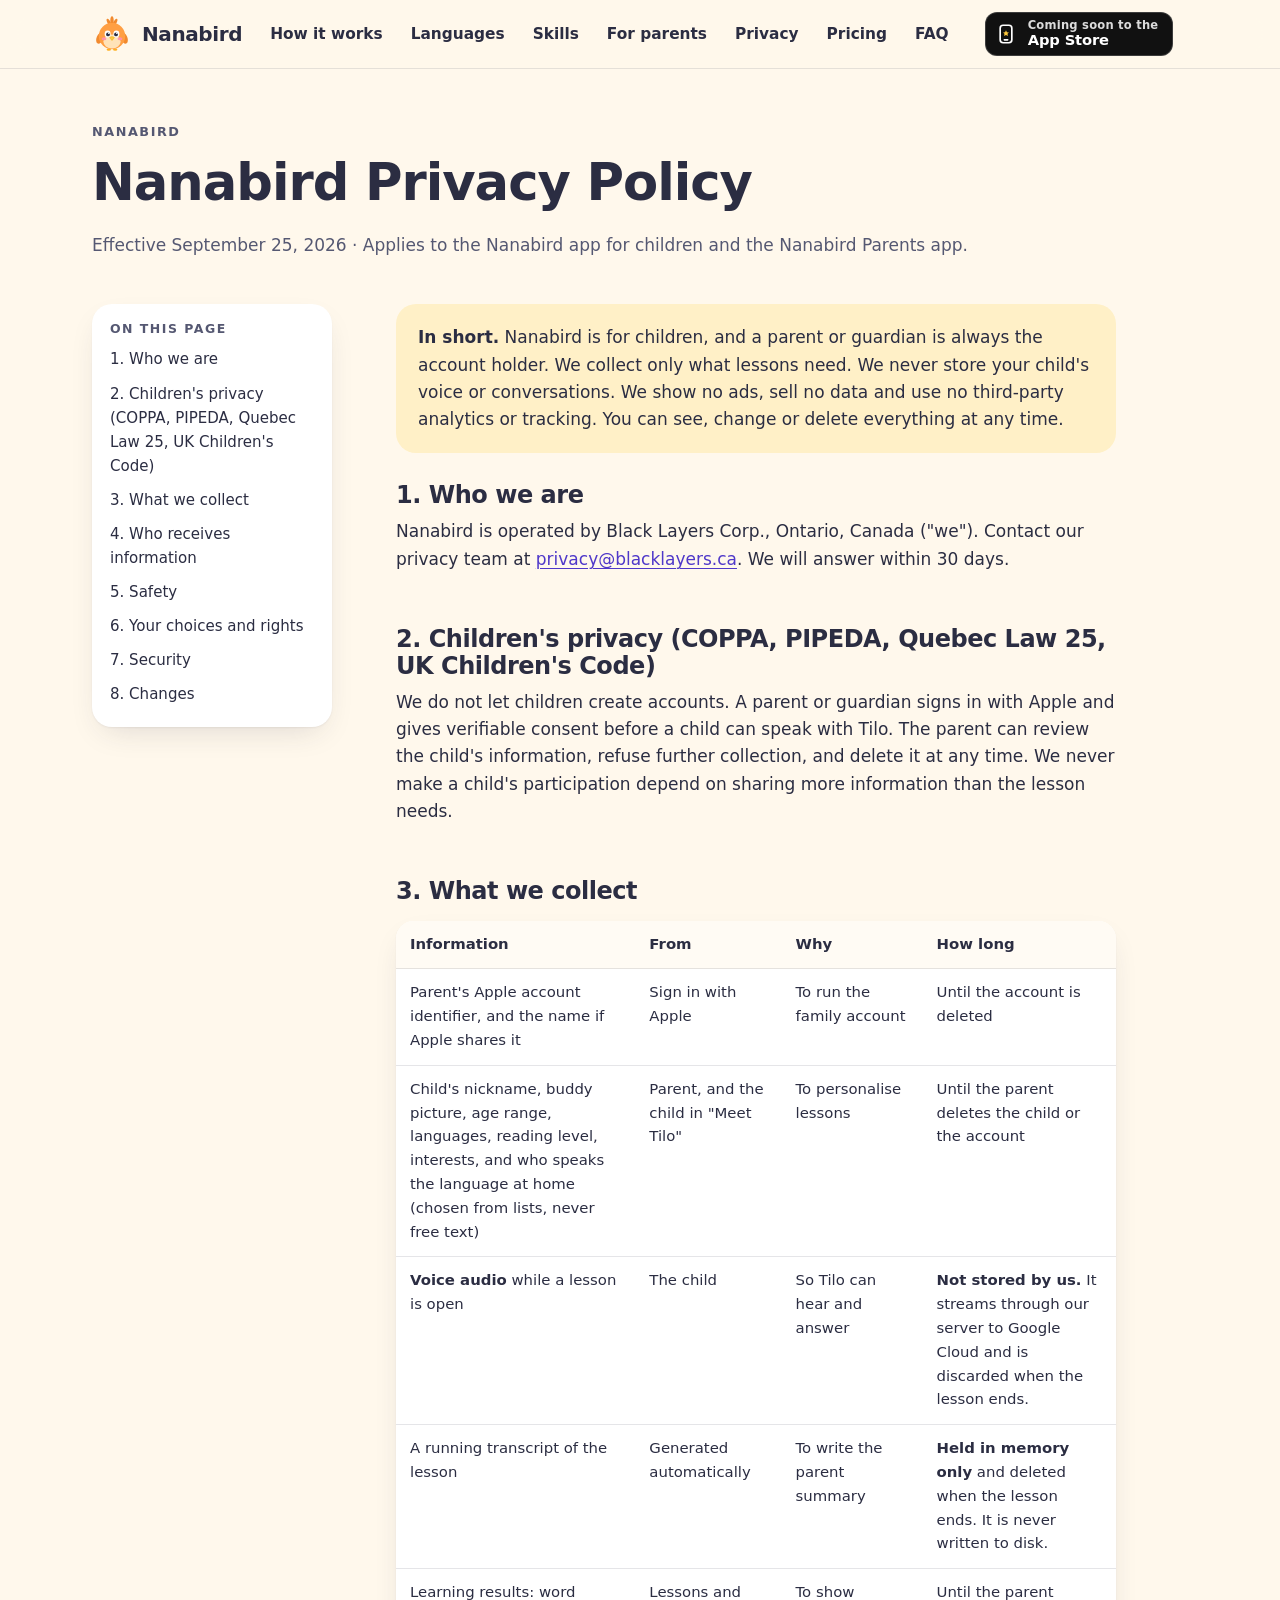
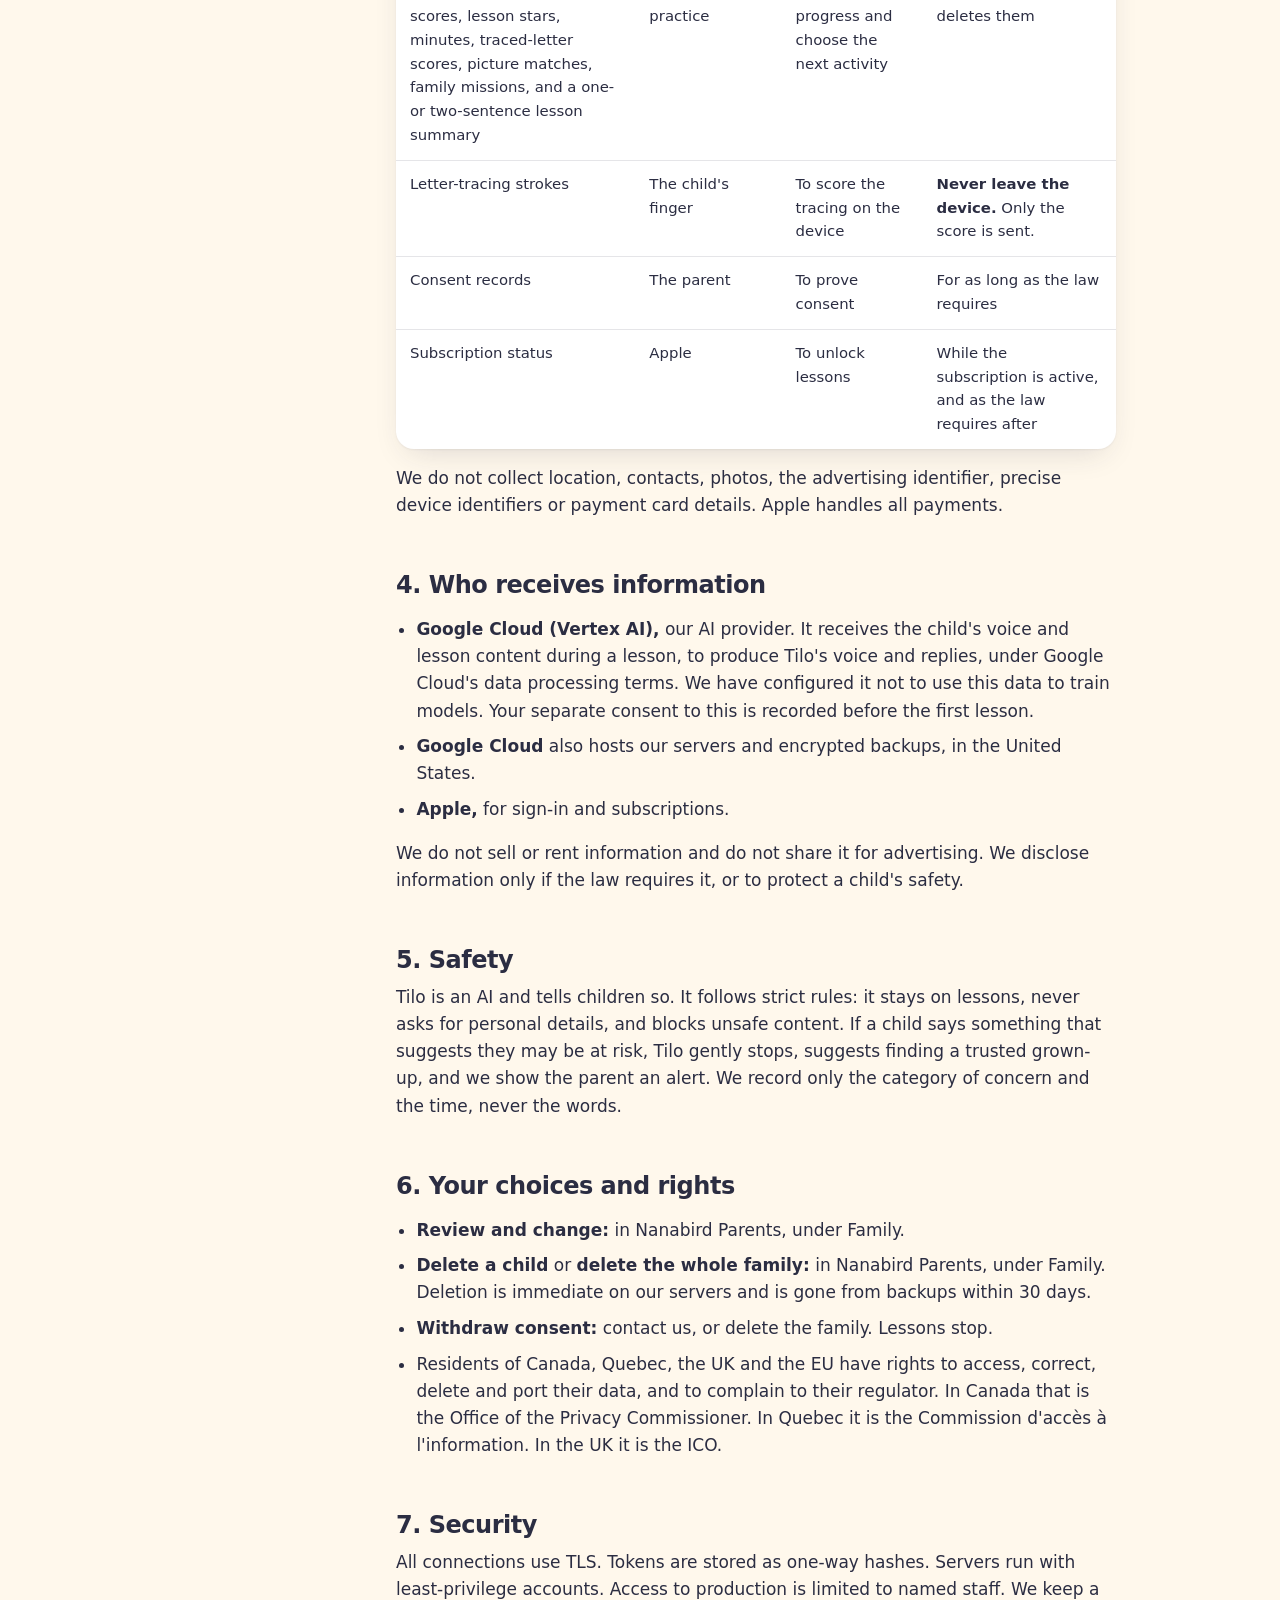
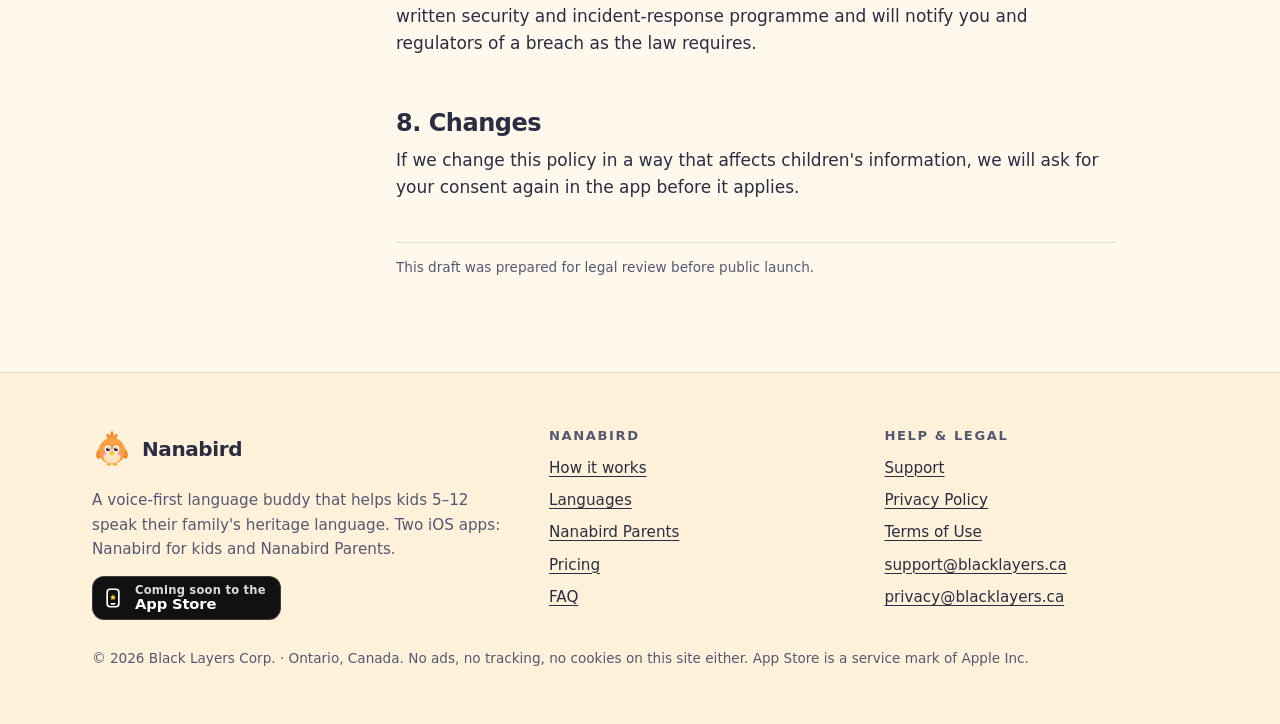
==== privacy.html @ 193d1b75 "Nanabird website: landing page, privacy policy, terms, support Static site for GitHub Pages. No trac" ====
<!doctype html>
<html lang="en">
<head>
<meta charset="utf-8">
<meta name="viewport" content="width=device-width,initial-scale=1,viewport-fit=cover">
<title>Privacy Policy · Nanabird</title>
<meta name="description" content="How Nanabird protects children's privacy: no ads, no tracking, voice and transcripts never stored, and parents can delete everything.">
<meta name="theme-color" content="#FFF8EC" media="(prefers-color-scheme: light)">
<meta name="theme-color" content="#17182A" media="(prefers-color-scheme: dark)">
<meta name="color-scheme" content="light dark">
<link rel="canonical" href="https://blacklayerscorp.github.io/nanabird/privacy.html">
<meta property="og:type" content="website">
<meta property="og:site_name" content="Nanabird">
<meta property="og:title" content="Privacy Policy · Nanabird">
<meta property="og:description" content="How Nanabird protects children's privacy: no ads, no tracking, voice and transcripts never stored, and parents can delete everything.">
<meta property="og:url" content="https://blacklayerscorp.github.io/nanabird/privacy.html">
<meta property="og:image" content="https://blacklayerscorp.github.io/nanabird/assets/og-image.png">
<meta property="og:image:width" content="1200">
<meta property="og:image:height" content="630">
<meta property="og:image:alt" content="Tilo the orange songbird next to the words: Help them speak the language of home.">
<meta name="twitter:card" content="summary_large_image">
<link rel="icon" href="assets/favicon.svg" type="image/svg+xml">
<link rel="icon" href="assets/favicon-32.png" sizes="32x32" type="image/png">
<link rel="apple-touch-icon" href="assets/apple-touch-icon.png">
<link rel="stylesheet" href="assets/site.css">
</head>
<body>
<a class="skip" href="#main">Skip to main content</a>
<header class="site-header">
<div class="wrap nav">
<a class="brand" href="index.html" aria-label="Nanabird home"><svg class="tilo brand-tilo" viewBox="0 0 200 200" aria-hidden="true" focusable="false"><g class="bob">
<g fill="#F28A2E"><ellipse cx="85" cy="42" rx="8" ry="20" transform="rotate(-28 85 42)"/><ellipse cx="100" cy="34" rx="8.5" ry="23"/><ellipse cx="115" cy="42" rx="8" ry="20" transform="rotate(28 115 42)"/></g>
<g fill="#FFB020"><ellipse cx="84" cy="178" rx="11" ry="6"/><ellipse cx="116" cy="178" rx="11" ry="6"/></g>
<ellipse cx="40" cy="120" rx="17" ry="30" fill="#F28A2E" transform="rotate(22 40 120)"/>
<g class="wing-r"><ellipse cx="160" cy="120" rx="17" ry="30" fill="#F28A2E" transform="rotate(-22 160 120)"/></g>
<circle cx="100" cy="110" r="66" fill="#FF9F43"/>
<ellipse cx="100" cy="138" rx="43" ry="35" fill="#FFE3B8"/>
<ellipse cx="60" cy="124" rx="12" ry="7.5" fill="#FF8FB1" opacity=".9"/><ellipse cx="140" cy="124" rx="12" ry="7.5" fill="#FF8FB1" opacity=".9"/>
<g class="eyes"><ellipse cx="78" cy="100" rx="15" ry="17" fill="#fff"/><ellipse cx="122" cy="100" rx="15" ry="17" fill="#fff"/><circle cx="80" cy="102" r="9.5" fill="#2B2D42"/><circle cx="120" cy="102" r="9.5" fill="#2B2D42"/><circle cx="84" cy="97" r="3.6" fill="#fff"/><circle cx="124" cy="97" r="3.6" fill="#fff"/></g>
<path d="M88 117 Q100 109 112 117 Q104 131 100 132 Q96 131 88 117Z" fill="#FFC93C" stroke="#E5A512" stroke-width="2" stroke-linejoin="round"/>
</g></svg><span>Nanabird</span></a>
<nav aria-label="Main"><ul class="nav-links"><li><a href="index.html#how">How it works</a></li><li><a href="index.html#languages">Languages</a></li><li><a href="index.html#skills">Skills</a></li><li><a href="index.html#parents">For parents</a></li><li><a href="index.html#privacy">Privacy</a></li><li><a href="index.html#pricing">Pricing</a></li><li><a href="index.html#faq">FAQ</a></li></ul></nav>
<details class="menu"><summary aria-label="Open menu"><svg width="18" height="18" viewBox="0 0 24 24" aria-hidden="true"><path d="M4 7h16M4 12h16M4 17h16" stroke="currentColor" stroke-width="2.4" stroke-linecap="round"/></svg>Menu</summary><nav aria-label="Main (mobile)"><ul><li><a href="index.html#how">How it works</a></li><li><a href="index.html#languages">Languages</a></li><li><a href="index.html#skills">Skills</a></li><li><a href="index.html#parents">For parents</a></li><li><a href="index.html#privacy">Privacy</a></li><li><a href="index.html#pricing">Pricing</a></li><li><a href="index.html#faq">FAQ</a></li></ul></nav></details>
<span class="nav-cta"><span class="appstore sm" role="note" aria-label="Coming soon to the App Store"><svg viewBox="0 0 24 24" aria-hidden="true" focusable="false"><rect x="5" y="1.5" width="14" height="21" rx="3.5" fill="none" stroke="currentColor" stroke-width="2"/><path d="M12 7.5l1.1 2.3 2.5.3-1.8 1.7.5 2.5-2.3-1.2-2.3 1.2.5-2.5-1.8-1.7 2.5-.3z" fill="#FFC93C"/><path d="M10 19h4" stroke="currentColor" stroke-width="2" stroke-linecap="round"/></svg><span><small>Coming soon to the</small><strong>App Store</strong></span></span></span>
</div>
<script>document.querySelector(".menu").addEventListener("click",function(e){if(e.target.closest("a"))this.removeAttribute("open")});</script>
</header>
<main id="main">
<div class="wrap">
<div class="doc-hero"><span class="eyebrow">Nanabird</span><h1>Nanabird Privacy Policy</h1><p class="meta">Effective September 25, 2026 · Applies to the Nanabird app for children and the Nanabird Parents app.</p></div>
<div class="doc">
<aside class="toc"><nav aria-labelledby="toc-h"><h2 id="toc-h">On this page</h2><ol><li><a href="#who">1. Who we are</a></li><li><a href="#children">2. Children's privacy (COPPA, PIPEDA, Quebec Law 25, UK Children's Code)</a></li><li><a href="#collect">3. What we collect</a></li><li><a href="#recipients">4. Who receives information</a></li><li><a href="#safety">5. Safety</a></li><li><a href="#rights">6. Your choices and rights</a></li><li><a href="#security">7. Security</a></li><li><a href="#changes">8. Changes</a></li></ol></nav></aside>
<article class="prose">
<div class="callout"><strong>In short.</strong> Nanabird is for children, and a parent or guardian is always the account holder. We collect only what lessons need. We never store your child's voice or conversations. We show no ads, sell no data and use no third-party analytics or tracking. You can see, change or delete everything at any time.</div>
<h2 id="who">1. Who we are</h2>
<p>Nanabird is operated by Black Layers Corp., Ontario, Canada ("we"). Contact our privacy team at <a href="mailto:privacy@blacklayers.ca">privacy@blacklayers.ca</a>. We will answer within 30 days.</p>
<h2 id="children">2. Children's privacy (COPPA, PIPEDA, Quebec Law 25, UK Children's Code)</h2>
<p>We do not let children create accounts. A parent or guardian signs in with Apple and gives verifiable consent before a child can speak with Tilo. The parent can review the child's information, refuse further collection, and delete it at any time. We never make a child's participation depend on sharing more information than the lesson needs.</p>
<h2 id="collect">3. What we collect</h2>
<div class="table-wrap"><table>
<thead><tr><th scope="col">Information</th><th scope="col">From</th><th scope="col">Why</th><th scope="col">How long</th></tr></thead>
<tbody>
<tr><td data-label="Information">Parent's Apple account identifier, and the name if Apple shares it</td><td data-label="From">Sign in with Apple</td><td data-label="Why">To run the family account</td><td data-label="How long">Until the account is deleted</td></tr>
<tr><td data-label="Information">Child's nickname, buddy picture, age range, languages, reading level, interests, and who speaks the language at home (chosen from lists, never free text)</td><td data-label="From">Parent, and the child in "Meet Tilo"</td><td data-label="Why">To personalise lessons</td><td data-label="How long">Until the parent deletes the child or the account</td></tr>
<tr><td data-label="Information"><strong>Voice audio</strong> while a lesson is open</td><td data-label="From">The child</td><td data-label="Why">So Tilo can hear and answer</td><td data-label="How long"><strong>Not stored by us.</strong> It streams through our server to Google Cloud and is discarded when the lesson ends.</td></tr>
<tr><td data-label="Information">A running transcript of the lesson</td><td data-label="From">Generated automatically</td><td data-label="Why">To write the parent summary</td><td data-label="How long"><strong>Held in memory only</strong> and deleted when the lesson ends. It is never written to disk.</td></tr>
<tr><td data-label="Information">Learning results: word scores, lesson stars, minutes, traced-letter scores, picture matches, family missions, and a one- or two-sentence lesson summary</td><td data-label="From">Lessons and practice</td><td data-label="Why">To show progress and choose the next activity</td><td data-label="How long">Until the parent deletes them</td></tr>
<tr><td data-label="Information">Letter-tracing strokes</td><td data-label="From">The child's finger</td><td data-label="Why">To score the tracing on the device</td><td data-label="How long"><strong>Never leave the device.</strong> Only the score is sent.</td></tr>
<tr><td data-label="Information">Consent records</td><td data-label="From">The parent</td><td data-label="Why">To prove consent</td><td data-label="How long">For as long as the law requires</td></tr>
<tr><td data-label="Information">Subscription status</td><td data-label="From">Apple</td><td data-label="Why">To unlock lessons</td><td data-label="How long">While the subscription is active, and as the law requires after</td></tr>
</tbody></table></div>
<p>We do not collect location, contacts, photos, the advertising identifier, precise device identifiers or payment card details. Apple handles all payments.</p>
<h2 id="recipients">4. Who receives information</h2>
<ul>
<li><strong>Google Cloud (Vertex AI),</strong> our AI provider. It receives the child's voice and lesson content during a lesson, to produce Tilo's voice and replies, under Google Cloud's data processing terms. We have configured it not to use this data to train models. Your separate consent to this is recorded before the first lesson.</li>
<li><strong>Google Cloud</strong> also hosts our servers and encrypted backups, in the United States.</li>
<li><strong>Apple,</strong> for sign-in and subscriptions.</li>
</ul>
<p>We do not sell or rent information and do not share it for advertising. We disclose information only if the law requires it, or to protect a child's safety.</p>
<h2 id="safety">5. Safety</h2>
<p>Tilo is an AI and tells children so. It follows strict rules: it stays on lessons, never asks for personal details, and blocks unsafe content. If a child says something that suggests they may be at risk, Tilo gently stops, suggests finding a trusted grown-up, and we show the parent an alert. We record only the category of concern and the time, never the words.</p>
<h2 id="rights">6. Your choices and rights</h2>
<ul>
<li><strong>Review and change:</strong> in Nanabird Parents, under Family.</li>
<li><strong>Delete a child</strong> or <strong>delete the whole family:</strong> in Nanabird Parents, under Family. Deletion is immediate on our servers and is gone from backups within 30 days.</li>
<li><strong>Withdraw consent:</strong> contact us, or delete the family. Lessons stop.</li>
<li>Residents of Canada, Quebec, the UK and the EU have rights to access, correct, delete and port their data, and to complain to their regulator. In Canada that is the Office of the Privacy Commissioner. In Quebec it is the Commission d'accès à l'information. In the UK it is the ICO.</li>
</ul>
<h2 id="security">7. Security</h2>
<p>All connections use TLS. Tokens are stored as one-way hashes. Servers run with least-privilege accounts. Access to production is limited to named staff. We keep a written security and incident-response programme and will notify you and regulators of a breach as the law requires.</p>
<h2 id="changes">8. Changes</h2>
<p>If we change this policy in a way that affects children's information, we will ask for your consent again in the app before it applies.</p>
<p class="smallprint">This draft was prepared for legal review before public launch.</p>
</article>
</div>
</div>
</main>
<footer class="site-footer">
<div class="wrap">
<div class="foot-grid">
<div>
<a class="brand" href="index.html"><svg class="tilo" viewBox="0 0 200 200" aria-hidden="true" focusable="false"><g class="bob">
<g fill="#F28A2E"><ellipse cx="85" cy="42" rx="8" ry="20" transform="rotate(-28 85 42)"/><ellipse cx="100" cy="34" rx="8.5" ry="23"/><ellipse cx="115" cy="42" rx="8" ry="20" transform="rotate(28 115 42)"/></g>
<g fill="#FFB020"><ellipse cx="84" cy="178" rx="11" ry="6"/><ellipse cx="116" cy="178" rx="11" ry="6"/></g>
<ellipse cx="40" cy="120" rx="17" ry="30" fill="#F28A2E" transform="rotate(22 40 120)"/>
<g class="wing-r"><ellipse cx="160" cy="120" rx="17" ry="30" fill="#F28A2E" transform="rotate(-22 160 120)"/></g>
<circle cx="100" cy="110" r="66" fill="#FF9F43"/>
<ellipse cx="100" cy="138" rx="43" ry="35" fill="#FFE3B8"/>
<ellipse cx="60" cy="124" rx="12" ry="7.5" fill="#FF8FB1" opacity=".9"/><ellipse cx="140" cy="124" rx="12" ry="7.5" fill="#FF8FB1" opacity=".9"/>
<g class="eyes"><ellipse cx="78" cy="100" rx="15" ry="17" fill="#fff"/><ellipse cx="122" cy="100" rx="15" ry="17" fill="#fff"/><circle cx="80" cy="102" r="9.5" fill="#2B2D42"/><circle cx="120" cy="102" r="9.5" fill="#2B2D42"/><circle cx="84" cy="97" r="3.6" fill="#fff"/><circle cx="124" cy="97" r="3.6" fill="#fff"/></g>
<path d="M88 117 Q100 109 112 117 Q104 131 100 132 Q96 131 88 117Z" fill="#FFC93C" stroke="#E5A512" stroke-width="2" stroke-linejoin="round"/>
</g></svg><span>Nanabird</span></a>
<p style="margin-top:12px;color:var(--muted);max-width:30em">A voice-first language buddy that helps kids 5–12 speak their family's heritage language. Two iOS apps: Nanabird for kids and Nanabird Parents.</p>
<span class="appstore sm" role="note" aria-label="Coming soon to the App Store"><svg viewBox="0 0 24 24" aria-hidden="true" focusable="false"><rect x="5" y="1.5" width="14" height="21" rx="3.5" fill="none" stroke="currentColor" stroke-width="2"/><path d="M12 7.5l1.1 2.3 2.5.3-1.8 1.7.5 2.5-2.3-1.2-2.3 1.2.5-2.5-1.8-1.7 2.5-.3z" fill="#FFC93C"/><path d="M10 19h4" stroke="currentColor" stroke-width="2" stroke-linecap="round"/></svg><span><small>Coming soon to the</small><strong>App Store</strong></span></span>
</div>
<nav aria-labelledby="f1"><h2 id="f1">Nanabird</h2><ul>
<li><a href="index.html#how">How it works</a></li><li><a href="index.html#languages">Languages</a></li><li><a href="index.html#parents">Nanabird Parents</a></li><li><a href="index.html#pricing">Pricing</a></li><li><a href="index.html#faq">FAQ</a></li></ul></nav>
<nav aria-labelledby="f2"><h2 id="f2">Help &amp; legal</h2><ul>
<li><a href="support.html">Support</a></li><li><a href="privacy.html">Privacy Policy</a></li><li><a href="terms.html">Terms of Use</a></li>
<li><a href="mailto:support@blacklayers.ca">support@blacklayers.ca</a></li><li><a href="mailto:privacy@blacklayers.ca">privacy@blacklayers.ca</a></li></ul></nav>
</div>
<p class="small">© 2026 Black Layers Corp. · Ontario, Canada. No ads, no tracking, no cookies on this site either. App Store is a service mark of Apple Inc.</p>
</div>
</footer>
</body>
</html>
---- assets/site.css ----
/* Nanabird — shared styles. No external fonts, no trackers. */
:root{
  --sun:#FFC93C;--coral:#FF7A6B;--leaf:#5CCB8A;--sky:#6EC6FF;--grape:#8E7CF6;--pink:#FF8FB1;--orange:#FF9F43;
  --cream:#FFF8EC;--ink:#2B2D42;
  --bg:#FFF8EC;--bg-2:#FFF1DA;--surface:#FFFFFF;--surface-2:#FFFBF4;
  --text:#2B2D42;--muted:#555872;--line:rgba(43,45,66,.12);
  --link:#4F38C9;--focus:#4F38C9;
  --tint-sun:#FFF0C7;--tint-coral:#FFE1DC;--tint-leaf:#DDF5E7;--tint-sky:#DDF1FF;--tint-grape:#E9E5FF;--tint-pink:#FFE3EC;
  --shadow:0 1px 2px rgba(43,45,66,.06),0 12px 32px -12px rgba(43,45,66,.18);
  --radius:24px;--radius-sm:16px;
  --font:ui-rounded,"SF Pro Rounded","SF Pro Display",system-ui,-apple-system,"Segoe UI",Roboto,"Noto Sans","Helvetica Neue",Arial,sans-serif;
  --script:"Noto Sans Gurmukhi","Mukta Mahee","Noto Nastaliq Urdu","Noto Sans Arabic","Geeza Pro","Kohinoor Devanagari","Noto Sans Devanagari",system-ui,sans-serif;
  color-scheme:light dark;
}
@media (prefers-color-scheme:dark){
  :root{
    --bg:#17182A;--bg-2:#1E2036;--surface:#24263F;--surface-2:#2B2D4A;
    --text:#F4F0E8;--muted:#BDBAD0;--line:rgba(255,255,255,.12);
    --link:#BCB0FF;--focus:#FFC93C;
    --tint-sun:#3A3322;--tint-coral:#3D2A2E;--tint-leaf:#1F3A30;--tint-sky:#1E3246;--tint-grape:#2D2A4E;--tint-pink:#3C2839;
    --shadow:0 1px 2px rgba(0,0,0,.3),0 16px 40px -16px rgba(0,0,0,.6);
  }
}
*,*::before,*::after{box-sizing:border-box}
html{-webkit-text-size-adjust:100%;scroll-behavior:smooth;scroll-padding-top:88px}
@media (prefers-reduced-motion:reduce){html{scroll-behavior:auto}}
body{margin:0;background:var(--bg);color:var(--text);font:400 17px/1.6 var(--font);overflow-x:hidden;-webkit-font-smoothing:antialiased}
img,svg{max-width:100%;height:auto}
a{color:var(--link);text-underline-offset:.18em;text-decoration-thickness:.08em}
a:hover{text-decoration-thickness:.14em}
:focus-visible{outline:3px solid var(--focus);outline-offset:3px;border-radius:8px}
h1,h2,h3{line-height:1.12;letter-spacing:-.02em;margin:0 0 .4em;font-weight:800}
h1{font-size:clamp(2.3rem,6.4vw,4.1rem)}
h2{font-size:clamp(1.8rem,4.2vw,2.75rem)}
h3{font-size:1.2rem;letter-spacing:-.01em}
p{margin:0 0 1em}
.wrap{width:100%;max-width:1160px;margin:0 auto;padding:0 16px}
@media (min-width:720px){.wrap{padding:0 32px}}
.sr-only{position:absolute;width:1px;height:1px;padding:0;margin:-1px;overflow:hidden;clip:rect(0,0,0,0);white-space:nowrap;border:0}
.skip{position:absolute;left:16px;top:-60px;z-index:100;background:var(--ink);color:#fff;padding:10px 16px;border-radius:12px;font-weight:700;text-decoration:none}
.skip:focus{top:12px}
[lang="pa"],[lang="ur"],[lang="ar"],[lang="hi"],[lang^="ar-"],.script{font-family:var(--script)}
[lang="ur"]{font-family:"Noto Nastaliq Urdu",var(--script);line-height:1.9}

/* Header */
.site-header{position:sticky;top:0;z-index:50;background:color-mix(in srgb,var(--bg) 86%,transparent);backdrop-filter:saturate(1.4) blur(14px);-webkit-backdrop-filter:saturate(1.4) blur(14px);border-bottom:1px solid transparent}
.site-header.scrolled,.site-header{border-bottom-color:var(--line)}
.nav{display:flex;align-items:center;gap:16px;min-height:68px}
.brand{display:inline-flex;align-items:center;gap:10px;font-weight:800;font-size:1.25rem;color:var(--text);text-decoration:none;letter-spacing:-.02em}
.brand svg{width:40px;height:40px;flex:none}
.nav-links{display:none;gap:4px;margin-left:auto;list-style:none;padding:0;margin-block:0}
.nav-links a{display:block;padding:8px 12px;border-radius:999px;color:var(--text);text-decoration:none;font-weight:600;font-size:.96rem}
.nav-links a:hover{background:var(--tint-sun)}
.nav-cta{margin-left:auto}
@media (min-width:980px){.nav-links{display:flex}.nav-cta{margin-left:8px}}
.menu{margin-left:auto;position:relative}
@media (min-width:980px){.menu{display:none}}
.menu summary{list-style:none;cursor:pointer;display:inline-flex;align-items:center;gap:8px;padding:10px 14px;border-radius:999px;background:var(--surface);box-shadow:var(--shadow);font-weight:700}
.menu summary::-webkit-details-marker{display:none}
.menu[open] summary{background:var(--tint-sun)}
.menu ul{position:absolute;right:0;top:calc(100% + 8px);list-style:none;margin:0;padding:8px;background:var(--surface);border-radius:18px;box-shadow:var(--shadow);min-width:210px}
.menu ul a{display:block;padding:10px 14px;border-radius:12px;color:var(--text);text-decoration:none;font-weight:600}
.menu ul a:hover{background:var(--tint-sun)}
.nav .nav-cta{display:none}
@media (min-width:980px){.nav .nav-cta{display:inline-flex}}

/* Buttons & badges */
.btn{display:inline-flex;align-items:center;justify-content:center;gap:10px;min-height:48px;padding:12px 22px;border-radius:999px;font-weight:800;font-size:1rem;text-decoration:none;border:0;cursor:pointer;transition:transform .15s ease,box-shadow .15s ease}
.btn:hover{transform:translateY(-1px)}
.btn-primary{background:var(--sun);color:#2B2D42;box-shadow:0 4px 0 #E0A91C}
.btn-ghost{background:var(--surface);color:var(--text);box-shadow:inset 0 0 0 2px var(--line)}
.appstore{display:inline-flex;align-items:center;gap:12px;padding:10px 20px 10px 14px;border-radius:16px;background:#111;color:#fff;text-decoration:none;min-height:56px;border:1px solid rgba(255,255,255,.18)}
.appstore svg{width:26px;height:26px;flex:none}
.appstore small{display:block;font-size:.72rem;line-height:1.1;opacity:.85;font-weight:600;letter-spacing:.02em}
.appstore strong{display:block;font-size:1.1rem;line-height:1.15;letter-spacing:-.01em}
.appstore.sm{min-height:44px;padding:6px 14px 6px 10px;border-radius:12px}
.appstore.sm strong{font-size:.92rem}.appstore.sm svg{width:20px;height:20px}
.pill{display:inline-flex;align-items:center;gap:8px;padding:6px 14px;border-radius:999px;background:var(--tint-sun);color:var(--text);font-weight:700;font-size:.9rem}
.pill .dot{width:8px;height:8px;border-radius:50%;background:var(--leaf)}

/* Sections */
section{padding:72px 0}
@media (min-width:720px){section{padding:104px 0}}
.eyebrow{display:inline-block;font-weight:800;text-transform:uppercase;letter-spacing:.12em;font-size:.8rem;color:var(--muted);margin-bottom:12px}
.lede{font-size:clamp(1.08rem,2.2vw,1.25rem);color:var(--muted);max-width:40em}
.section-head{max-width:760px;margin-bottom:44px}
.section-head.center{margin-inline:auto;text-align:center}
.section-head.center .lede{margin-inline:auto}
.alt{background:var(--bg-2)}
.card{background:var(--surface);border-radius:var(--radius);padding:28px;box-shadow:var(--shadow)}
.grid{display:grid;gap:20px}
@media (min-width:720px){.grid-2{grid-template-columns:repeat(2,1fr)}.grid-3{grid-template-columns:repeat(3,1fr)}.grid-4{grid-template-columns:repeat(2,1fr)}}
@media (min-width:1040px){.grid-4{grid-template-columns:repeat(4,1fr)}}

/* Hero */
.hero{position:relative;padding:40px 0 72px;overflow:hidden}
@media (min-width:900px){.hero{padding:72px 0 112px}}
.hero-grid{display:grid;gap:40px;align-items:center}
@media (min-width:900px){.hero-grid{grid-template-columns:1.1fr .9fr;gap:56px}}
.hero h1 .hl{background:linear-gradient(180deg,transparent 62%,color-mix(in srgb,var(--sun) 70%,transparent) 62%);padding:0 .06em;border-radius:4px}
.hero .lede{margin-bottom:28px}
.hero-actions{display:flex;flex-wrap:wrap;gap:14px;align-items:center}
.hero-note{margin-top:18px;color:var(--muted);font-size:.95rem}
.hero-art{position:relative;min-height:360px;display:grid;place-items:center}
.hero-art .sunburst{position:absolute;inset:6% 8%;border-radius:50%;background:radial-gradient(circle at 50% 50%,color-mix(in srgb,var(--sun) 55%,transparent),transparent 68%)}
.hero-art .tilo{position:relative;width:min(78%,360px)}
.bubble{position:absolute;background:var(--surface);color:var(--text);border-radius:22px;padding:12px 16px;box-shadow:var(--shadow);font-weight:700;font-size:.98rem;line-height:1.35;max-width:230px}
.bubble::after{content:"";position:absolute;width:18px;height:18px;background:inherit;transform:rotate(45deg);border-radius:3px}
.bubble.b1{top:2%;left:0}.bubble.b1::after{bottom:-6px;left:40px}
.bubble.b2{bottom:6%;right:0;background:var(--tint-leaf)}.bubble.b2::after{top:-6px;right:48px}
.bubble small{display:block;font-weight:600;color:var(--muted);font-size:.82rem}
.cloud{position:absolute;opacity:.9;pointer-events:none}
@media (prefers-color-scheme:dark){.cloud{opacity:.12}}

/* Tilo animation */
.tilo .bob{animation:bob 4.2s ease-in-out infinite;transform-origin:50% 90%;transform-box:fill-box}
.tilo .eyes{animation:blink 5.5s infinite;transform-origin:50% 50%;transform-box:fill-box}
.tilo .wing-r{animation:wave 4.2s ease-in-out infinite;transform-origin:20% 30%;transform-box:fill-box}
@keyframes bob{0%,100%{transform:translateY(0) rotate(0)}50%{transform:translateY(-8px) rotate(-1.5deg)}}
@keyframes blink{0%,92%,100%{transform:scaleY(1)}95%{transform:scaleY(.1)}}
@keyframes wave{0%,70%,100%{transform:rotate(0)}80%{transform:rotate(-14deg)}90%{transform:rotate(4deg)}}
@media (prefers-reduced-motion:reduce){.tilo .bob,.tilo .eyes,.tilo .wing-r,.float{animation:none!important}}
.float{animation:float 6s ease-in-out infinite}
@keyframes float{0%,100%{transform:translateY(0)}50%{transform:translateY(-6px)}}

/* Word card */
.wordcard{background:var(--surface);border-radius:22px;padding:16px 20px;box-shadow:var(--shadow);display:inline-flex;flex-direction:column;gap:2px;border:2px solid var(--tint-sun)}
.wordcard .native{font-size:1.9rem;font-weight:700;line-height:1.3}
.wordcard .roman{font-weight:700;color:var(--muted)}
.wordcard .meaning{font-size:.85rem;color:var(--muted)}
.hero .wordcard{position:absolute;left:2%;bottom:14%;transform:rotate(-4deg)}

/* Steps */
.steps{counter-reset:step;list-style:none;padding:0;margin:0}
.step{position:relative}
.step .num{display:inline-grid;place-items:center;width:44px;height:44px;border-radius:14px;font-weight:800;font-size:1.2rem;margin-bottom:14px;color:#2B2D42}
.step:nth-child(1) .num{background:var(--sun)}.step:nth-child(2) .num{background:var(--sky)}.step:nth-child(3) .num{background:var(--leaf)}
.step p{color:var(--muted);margin:0}
.step .quote{margin-top:16px;padding:12px 14px;border-radius:14px;background:var(--surface-2);font-size:.95rem;color:var(--text);border:1px dashed var(--line)}

/* Languages */
.langs{display:grid;gap:14px;grid-template-columns:repeat(auto-fill,minmax(min(100%,240px),1fr))}
.lang{background:var(--surface);border-radius:20px;padding:20px 22px;box-shadow:var(--shadow);display:flex;flex-direction:column;gap:4px;border-top:6px solid var(--c,var(--sun))}
.lang .native{font-size:1.75rem;font-weight:700;line-height:1.5}
.lang .en{font-weight:800}
.lang .note{color:var(--muted);font-size:.9rem}
.lang.more{background:transparent;box-shadow:none;border:2px dashed var(--line);justify-content:center;border-top-width:2px}
.lang.more .native{font-family:var(--font);font-weight:800}
.tag{display:inline-flex;align-self:flex-start;gap:6px;align-items:center;font-size:.78rem;font-weight:800;padding:3px 10px;border-radius:999px;background:var(--tint-leaf);margin-top:8px}

/* Skills */
.skill{display:flex;flex-direction:column;gap:6px}
.skill .ico{width:56px;height:56px;border-radius:18px;display:grid;place-items:center;margin-bottom:10px}
.skill .ico svg{width:30px;height:30px}
.skill p{color:var(--muted);margin:0}
.skill .demo{margin-top:14px;padding-top:14px;border-top:1px solid var(--line);font-size:.95rem}

/* Split sections */
.split{display:grid;gap:48px;align-items:center}
@media (min-width:900px){.split{grid-template-columns:1fr 1fr;gap:72px}.split.rev>:first-child{order:2}}
.checks{list-style:none;padding:0;margin:24px 0 0;display:grid;gap:14px}
.checks li{display:grid;grid-template-columns:28px 1fr;gap:12px;align-items:start}
.checks li::before{content:"";width:28px;height:28px;border-radius:50%;background:var(--leaf) url("data:image/svg+xml,%3Csvg xmlns='http://www.w3.org/2000/svg' viewBox='0 0 24 24'%3E%3Cpath d='M6 12.5l4 4 8-9' fill='none' stroke='%232B2D42' stroke-width='3' stroke-linecap='round' stroke-linejoin='round'/%3E%3C/svg%3E") center/18px no-repeat}

/* Phone mockup */
.phone{position:relative;width:min(100%,300px);aspect-ratio:9/19.2;margin:0 auto;border-radius:46px;background:#15161F;padding:11px;box-shadow:0 30px 60px -24px rgba(43,45,66,.45),inset 0 0 0 2px #3A3C4E}
.phone .screen{position:relative;height:100%;border-radius:36px;overflow:hidden;display:flex;flex-direction:column;background:linear-gradient(180deg,#BFE6FF 0%,#E6F5FF 46%,#FFF8EC 100%);color:#2B2D42}
.phone .island{position:absolute;top:10px;left:50%;transform:translateX(-50%);width:84px;height:24px;border-radius:14px;background:#15161F;z-index:3}
.phone .status{display:flex;justify-content:space-between;padding:12px 24px 0;font-size:.72rem;font-weight:800}
.lesson-top{display:flex;align-items:center;justify-content:space-between;padding:22px 16px 0;font-size:.78rem;font-weight:800}
.lesson-top .prog{flex:1;height:10px;margin:0 10px;border-radius:99px;background:rgba(43,45,66,.12);overflow:hidden}
.lesson-top .prog i{display:block;height:100%;width:58%;background:var(--leaf);border-radius:99px}
.lesson-stage{flex:1;display:flex;flex-direction:column;align-items:center;justify-content:center;gap:8px;padding:0 16px;position:relative}
.lesson-stage .tilo{width:58%}
.lesson-bubble{background:#fff;border-radius:18px;padding:10px 14px;font-weight:700;font-size:.82rem;text-align:center;box-shadow:0 6px 16px -8px rgba(43,45,66,.35);line-height:1.35}
.lesson-word{background:#fff;border-radius:20px;padding:10px 18px;text-align:center;box-shadow:0 6px 16px -8px rgba(43,45,66,.35);border:2px solid #FFE08A}
.lesson-word .native{font-size:1.6rem;font-weight:700;line-height:1.35}
.lesson-word .roman{font-size:.78rem;font-weight:800;color:#555872}
.lesson-mic{display:flex;justify-content:center;align-items:center;gap:14px;padding:14px 0 26px}
.mic{width:66px;height:66px;border-radius:50%;background:var(--coral);display:grid;place-items:center;box-shadow:0 0 0 8px rgba(255,122,107,.25),0 0 0 16px rgba(255,122,107,.12)}
.mic svg{width:28px;height:28px}
.wave{display:flex;gap:3px;align-items:center;height:26px}
.wave i{width:4px;border-radius:4px;background:#2B2D42;opacity:.55}

/* Parent mock */
.parent-screen{background:#F6F3FF!important;padding:0}
.pm{padding:26px 14px 14px;display:flex;flex-direction:column;gap:10px;overflow:hidden}
.pm h4{margin:0;font-size:1.05rem;letter-spacing:-.01em}
.pm .sub{font-size:.7rem;color:#555872;font-weight:700;margin-top:-6px}
.pm .row{display:grid;grid-template-columns:1fr 1fr;gap:8px}
.pm .tile{background:#fff;border-radius:16px;padding:10px 12px;box-shadow:0 4px 12px -8px rgba(43,45,66,.3)}
.pm .tile b{display:block;font-size:1.25rem;line-height:1.1}
.pm .tile span{font-size:.66rem;color:#555872;font-weight:700}
.ring{--p:60;width:46px;height:46px;border-radius:50%;background:conic-gradient(var(--leaf) calc(var(--p)*1%),#E7E4F3 0);display:grid;place-items:center;float:right}
.ring::after{content:"";width:34px;height:34px;border-radius:50%;background:#fff}
.pm .summary{background:#fff;border-radius:16px;padding:10px 12px;font-size:.72rem;line-height:1.45;box-shadow:0 4px 12px -8px rgba(43,45,66,.3)}
.pm .summary strong{display:block;font-size:.66rem;color:#555872;text-transform:uppercase;letter-spacing:.08em}
.pm .words{display:flex;flex-wrap:wrap;gap:6px}
.pm .words span{background:#fff;border-radius:10px;padding:4px 8px;font-size:.78rem;font-weight:700;box-shadow:0 2px 8px -6px rgba(43,45,66,.4)}
.pm .words small{color:#555872;font-weight:600;font-size:.62rem;margin-left:3px}
.bars{display:grid;gap:6px;background:#fff;border-radius:16px;padding:10px 12px;box-shadow:0 4px 12px -8px rgba(43,45,66,.3)}
.bar{display:grid;grid-template-columns:62px 1fr;gap:8px;align-items:center;font-size:.66rem;font-weight:700;color:#555872}
.bar i{height:8px;border-radius:9px;background:#E7E4F3;position:relative;overflow:hidden}
.bar i::after{content:"";position:absolute;inset:0 auto 0 0;width:var(--w);background:var(--c);border-radius:9px}

/* Missions */
.mission{position:relative;background:var(--surface);border-radius:28px;padding:28px;box-shadow:var(--shadow);max-width:460px;margin:0 auto}
.mission .label{font-size:.78rem;font-weight:800;letter-spacing:.1em;text-transform:uppercase;color:var(--muted)}
.mission .task{font-size:1.4rem;font-weight:800;line-height:1.3;margin:6px 0 14px}
.mission .stamp{position:absolute;right:-8px;top:-28px;width:120px;transform:rotate(12deg)}
@media (max-width:480px){.mission .stamp{width:92px;right:-4px;top:-36px}}
.mission-list{display:grid;gap:10px;margin-top:18px}
.mission-list div{display:flex;gap:10px;align-items:center;padding:10px 14px;border-radius:14px;background:var(--surface-2);font-weight:600;font-size:.95rem}
.mission-list .ok{width:22px;height:22px;border-radius:50%;background:var(--leaf);flex:none}
.mission-list .todo{width:22px;height:22px;border-radius:50%;border:2px dashed var(--muted);flex:none}

/* Privacy */
.promise{display:flex;gap:16px;align-items:flex-start}
.promise .ico{flex:none;width:48px;height:48px;border-radius:16px;display:grid;place-items:center}
.promise .ico svg{width:26px;height:26px}
.promise h3{margin-bottom:4px;font-size:1.08rem}
.promise p{margin:0;color:var(--muted);font-size:.97rem}
.laws{display:flex;flex-wrap:wrap;gap:10px;margin-top:32px;justify-content:center}
.laws span{padding:8px 14px;border-radius:999px;background:var(--surface);box-shadow:inset 0 0 0 1.5px var(--line);font-weight:700;font-size:.9rem}

/* Pricing */
.plans{display:grid;gap:20px;align-items:stretch}
@media (min-width:900px){.plans{grid-template-columns:repeat(3,1fr)}}
.plan{display:flex;flex-direction:column;background:var(--surface);border-radius:28px;padding:30px 26px;box-shadow:var(--shadow);position:relative;border:2px solid transparent}
.plan.featured{border-color:var(--sun)}
.plan .flag{position:absolute;top:-14px;left:26px;background:var(--sun);color:#2B2D42;font-weight:800;font-size:.8rem;padding:5px 12px;border-radius:999px}
.plan h3{font-size:1.3rem;margin-bottom:2px}
.plan .for{color:var(--muted);font-size:.95rem;margin-bottom:18px}
.price{display:flex;align-items:baseline;gap:6px;flex-wrap:wrap}
.price b{font-size:2.5rem;font-weight:800;letter-spacing:-.03em;line-height:1}
.price span{color:var(--muted);font-weight:700}
.price-alt{color:var(--muted);font-size:.92rem;margin-top:6px}
.plan ul{list-style:none;padding:0;margin:22px 0 0;display:grid;gap:10px;flex:1}
.plan li{display:grid;grid-template-columns:22px 1fr;gap:10px;font-size:.97rem}
.plan li::before{content:"";width:22px;height:22px;border-radius:50%;background:var(--tint-leaf) url("data:image/svg+xml,%3Csvg xmlns='http://www.w3.org/2000/svg' viewBox='0 0 24 24'%3E%3Cpath d='M6 12.5l4 4 8-9' fill='none' stroke='%232F8F5B' stroke-width='3' stroke-linecap='round' stroke-linejoin='round'/%3E%3C/svg%3E") center/14px no-repeat;margin-top:2px}
.trial-banner{margin:0 auto 32px;max-width:720px;display:flex;gap:14px;align-items:center;justify-content:center;flex-wrap:wrap;text-align:center;padding:14px 20px;border-radius:20px;background:var(--tint-sky);font-weight:700}
.fine{color:var(--muted);font-size:.88rem;text-align:center;margin-top:24px;max-width:720px;margin-inline:auto}

/* FAQ */
.faq{max-width:820px;margin:0 auto;display:grid;gap:12px}
.faq details{background:var(--surface);border-radius:20px;box-shadow:var(--shadow);overflow:hidden}
.faq summary{cursor:pointer;list-style:none;padding:20px 60px 20px 24px;font-weight:800;font-size:1.06rem;position:relative}
.faq summary::-webkit-details-marker{display:none}
.faq summary::after{content:"";position:absolute;right:22px;top:50%;width:28px;height:28px;margin-top:-14px;border-radius:50%;background:var(--tint-sun) url("data:image/svg+xml,%3Csvg xmlns='http://www.w3.org/2000/svg' viewBox='0 0 24 24'%3E%3Cpath d='M12 6v12M6 12h12' stroke='%232B2D42' stroke-width='2.6' stroke-linecap='round'/%3E%3C/svg%3E") center/16px no-repeat;transition:transform .2s ease}
.faq details[open] summary::after{transform:rotate(45deg)}
.faq .a{padding:0 24px 22px;color:var(--muted)}
.faq .a p:last-child{margin:0}

/* CTA band */
.cta-band{background:var(--sun);color:#2B2D42;border-radius:36px;padding:48px 28px;display:grid;gap:28px;align-items:center;position:relative;overflow:hidden}
@media (min-width:860px){.cta-band{grid-template-columns:1fr auto;padding:56px 64px}}
.cta-band h2{margin-bottom:8px}
.cta-band p{margin:0;font-size:1.1rem;color:#3F4158}
.cta-band .tilo{width:150px}

/* Footer */
.site-footer{padding:56px 0 40px;border-top:1px solid var(--line);background:var(--bg-2);font-size:.95rem}
.foot-grid{display:grid;gap:32px}
@media (min-width:760px){.foot-grid{grid-template-columns:1.4fr 1fr 1fr}}
.site-footer h2{font-size:.82rem;text-transform:uppercase;letter-spacing:.12em;color:var(--muted);margin-bottom:12px}
.site-footer ul{list-style:none;padding:0;margin:0;display:grid;gap:8px}
.site-footer a{color:var(--text)}
.site-footer .small{color:var(--muted);font-size:.85rem;margin-top:28px}

/* Legal pages */
.doc-hero{padding:48px 0 28px}
.doc-hero h1{font-size:clamp(2.1rem,5vw,3.2rem)}
.doc-hero .meta{color:var(--muted)}
.doc{display:grid;gap:40px;padding-bottom:80px}
@media (min-width:1000px){.doc{grid-template-columns:240px minmax(0,1fr);gap:64px}}
.toc{font-size:.94rem}
.toc nav{background:var(--surface);border-radius:20px;padding:18px 18px;box-shadow:var(--shadow)}
@media (min-width:1000px){.toc nav{position:sticky;top:96px}}
.toc h2{font-size:.78rem;text-transform:uppercase;letter-spacing:.12em;color:var(--muted);margin-bottom:8px}
.toc ol{margin:0;padding:0 0 0 1.2em;display:grid;gap:4px}
.toc a{color:var(--text);text-decoration:none;display:block;padding:3px 0}
.toc a:hover{color:var(--link);text-decoration:underline}
.prose{max-width:720px;min-width:0}
.prose h2{font-size:1.5rem;margin-top:2.2em;scroll-margin-top:96px}
.prose h2:first-of-type{margin-top:1.2em}
.prose ul{padding-left:1.2em}.prose li{margin-bottom:.5em}
.callout{background:var(--tint-sun);border-radius:20px;padding:20px 22px;margin:0 0 8px}
.callout.leaf{background:var(--tint-leaf)}
.table-wrap{overflow-x:auto;border-radius:18px;background:var(--surface);box-shadow:var(--shadow);margin:16px 0}
.prose table{border-collapse:collapse;width:100%;min-width:640px;font-size:.93rem}
.prose th{text-align:left;background:var(--surface-2);font-weight:800;padding:12px 14px}
.prose td{padding:12px 14px;border-top:1px solid var(--line);vertical-align:top}
.smallprint{color:var(--muted);font-size:.85rem;margin-top:3em;padding-top:1em;border-top:1px solid var(--line)}
.qa{background:var(--surface);border-radius:20px;padding:20px 22px;box-shadow:var(--shadow);margin:14px 0}
.qa h3{margin-bottom:6px}.qa p{margin:0;color:var(--muted)}

/* 404 */
.lost{min-height:70vh;display:grid;place-items:center;text-align:center;padding:48px 0}
.lost .tilo{width:220px;margin:0 auto 10px}
.brand .tilo .bob,.brand .tilo .eyes,.brand .tilo .wing-r,.cta-band .tilo .wing-r{animation:none}
.phone .parent-screen .pm{flex:1}
.pm .limit{display:flex;justify-content:space-between;align-items:center}
.pm .limit b{font-size:.9rem}
.phone .tabs{display:flex;justify-content:space-around;padding:10px 8px 18px;background:#fff;border-top:1px solid #ECE8F7;font-size:.62rem;font-weight:800;color:#6B6E86}
.phone .tabs .on{color:#4F38C9}
.glyphs{display:flex;gap:10px;flex-wrap:wrap}
.glyphs span:not(.sr-only){display:inline-grid;place-items:center;min-width:44px;height:44px;padding:0 8px;border-radius:12px;background:var(--tint-leaf);font-size:1.4rem;font-weight:700;line-height:1}
.hero .wrap{position:relative;z-index:1}
.hero>.cloud{z-index:0}
.hero-art{padding:56px 0 110px}
.hero-art .sunburst{position:absolute}
.hero-art .tilo{width:min(72%,330px)}
.hero .wordcard{left:0;bottom:8px;max-width:230px;transform:rotate(-4deg);position:absolute}
.bubble.b1{top:0;left:0}
.bubble.b2{bottom:24px;right:0}
.trial-banner{max-width:860px;gap:6px 18px}
@media (max-width:520px){.hero-art{padding:64px 0 120px;min-height:0}.hero-art .tilo{width:64%}.bubble{font-size:.9rem;max-width:200px}.bubble.b2{bottom:30px}.hero .wordcard{max-width:200px}.hero .wordcard .native{font-size:1.5rem}.hero .wordcard .meaning{font-size:.78rem}}
.faq summary::after{background-color:var(--sun)}
.cta-band .tilo{justify-self:end}
@media (prefers-color-scheme:dark){.cloud{opacity:.06}.hero h1 .hl{background:linear-gradient(180deg,transparent 62%,rgba(255,201,60,.45) 62%)}}
.toc ol{list-style:none;padding:0}
@media (max-width:700px){
  .table-wrap{overflow:visible;background:transparent;box-shadow:none}
  .prose table{min-width:0}
  .prose thead{position:absolute;width:1px;height:1px;overflow:hidden;clip:rect(0,0,0,0)}
  .prose table,.prose tbody,.prose tr,.prose td{display:block;width:100%}
  .prose tr{background:var(--surface);border-radius:18px;box-shadow:var(--shadow);padding:6px 4px;margin-bottom:12px}
  .prose td{border-top:0;padding:6px 14px}
  .prose td::before{content:attr(data-label);display:block;font-size:.72rem;font-weight:800;text-transform:uppercase;letter-spacing:.08em;color:var(--muted)}
}
.lost .tilo{display:block}
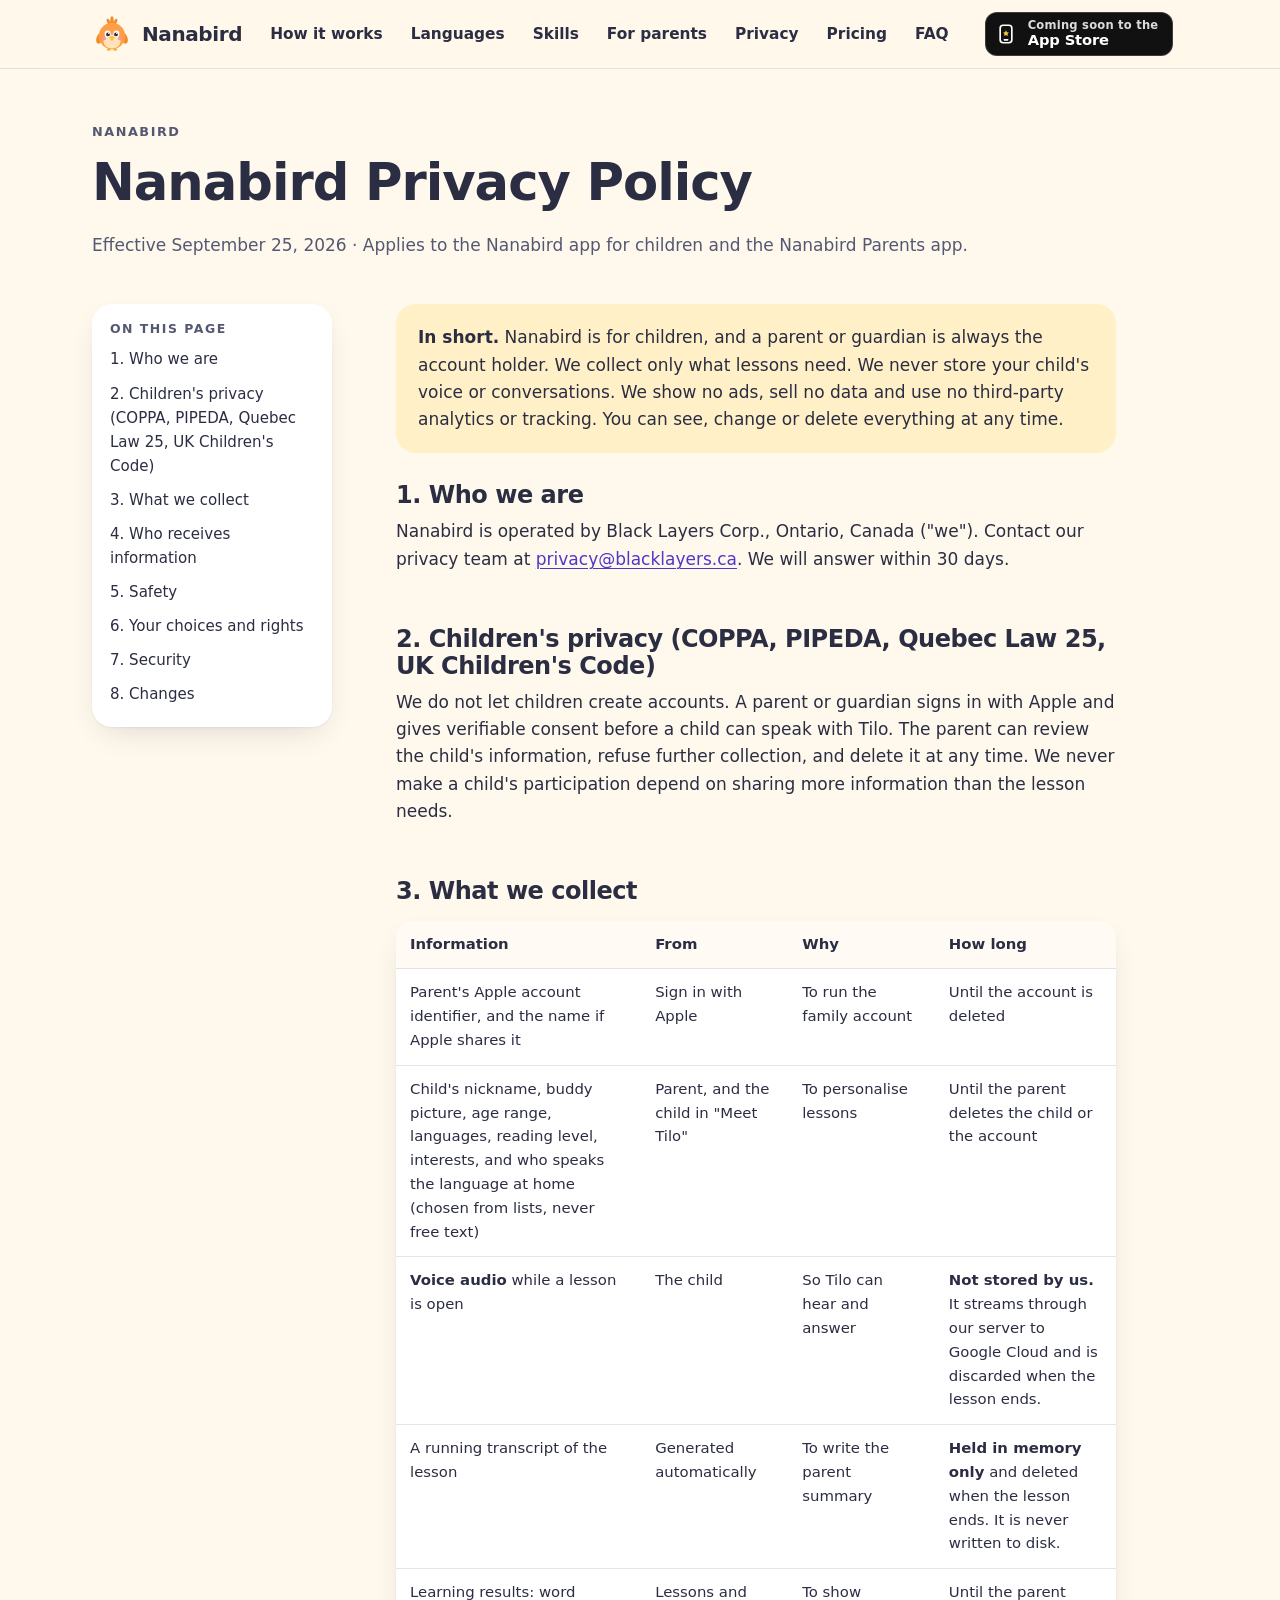
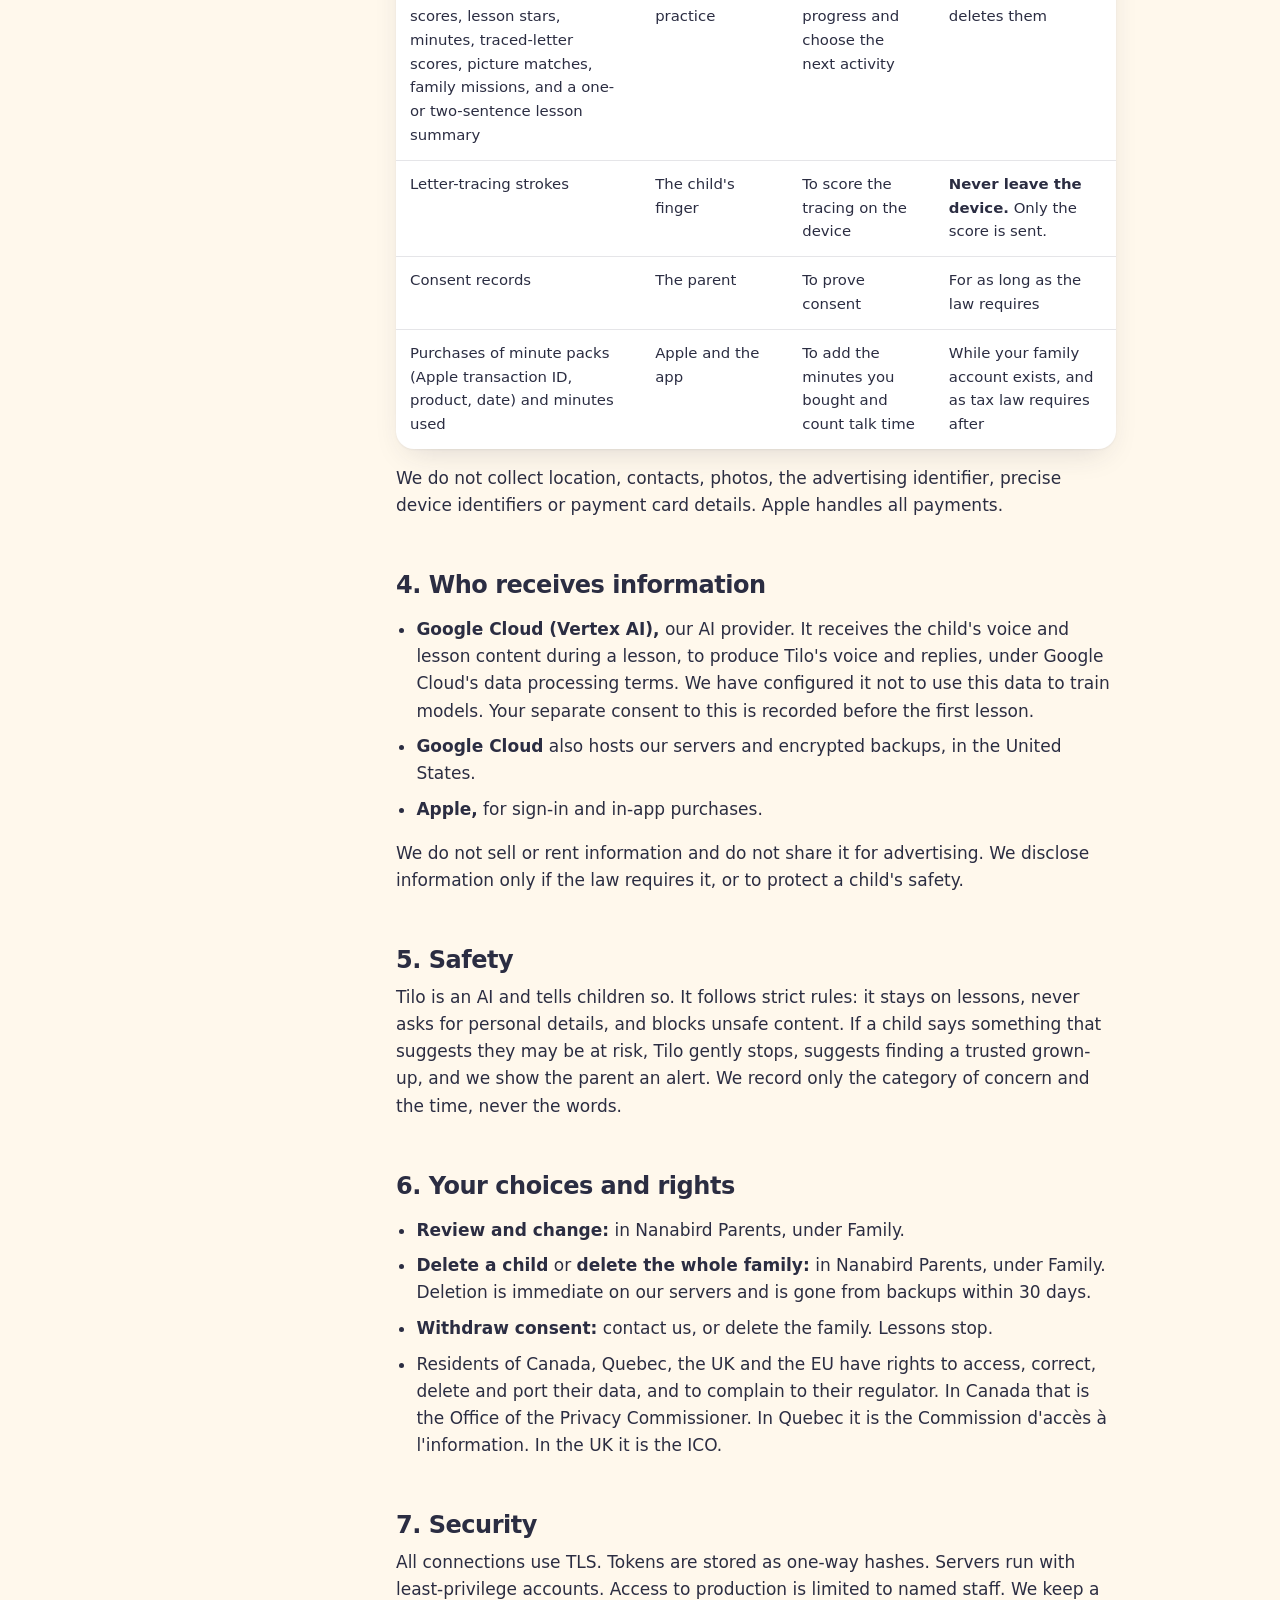
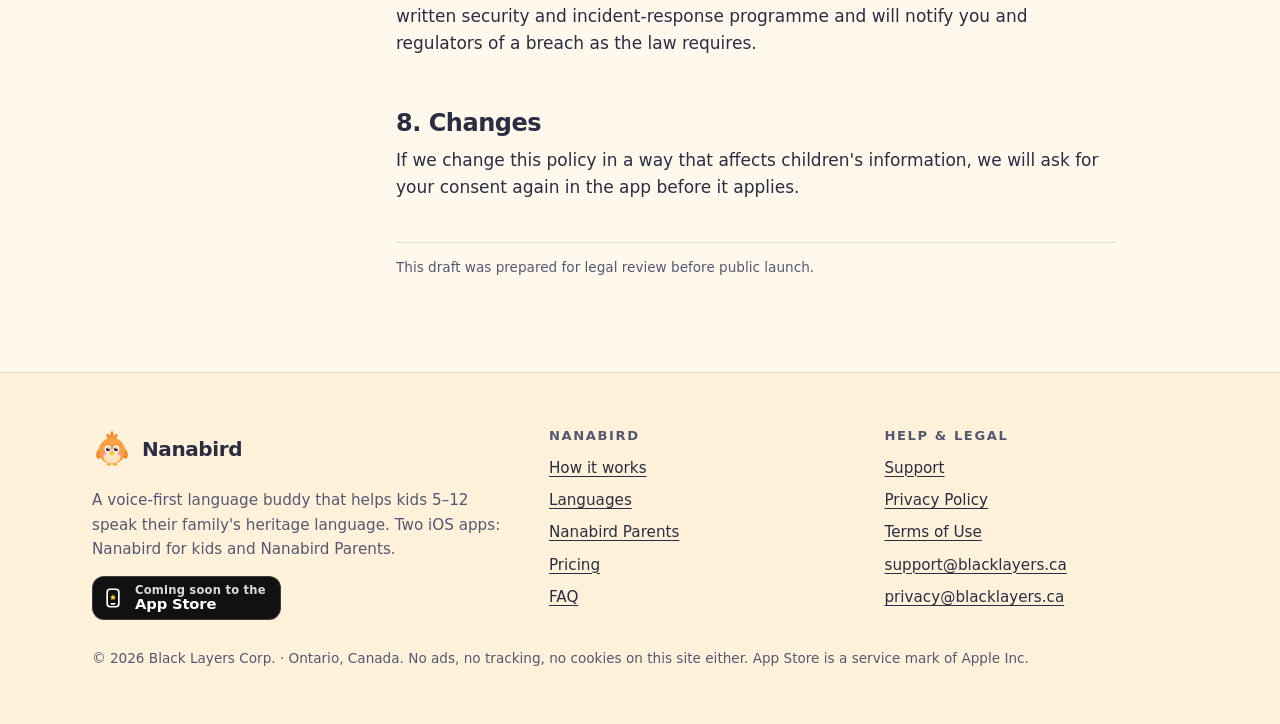
==== commit 642bcc27: "Minute packs replace subscriptions Talk time is now sold as one-time minute packs that never expire " ====
--- a/privacy.html
+++ b/privacy.html
@@ -67,14 +67,14 @@
 <tr><td data-label="Information">Learning results: word scores, lesson stars, minutes, traced-letter scores, picture matches, family missions, and a one- or two-sentence lesson summary</td><td data-label="From">Lessons and practice</td><td data-label="Why">To show progress and choose the next activity</td><td data-label="How long">Until the parent deletes them</td></tr>
 <tr><td data-label="Information">Letter-tracing strokes</td><td data-label="From">The child's finger</td><td data-label="Why">To score the tracing on the device</td><td data-label="How long"><strong>Never leave the device.</strong> Only the score is sent.</td></tr>
 <tr><td data-label="Information">Consent records</td><td data-label="From">The parent</td><td data-label="Why">To prove consent</td><td data-label="How long">For as long as the law requires</td></tr>
-<tr><td data-label="Information">Subscription status</td><td data-label="From">Apple</td><td data-label="Why">To unlock lessons</td><td data-label="How long">While the subscription is active, and as the law requires after</td></tr>
+<tr><td data-label="Information">Purchases of minute packs (Apple transaction ID, product, date) and minutes used</td><td data-label="From">Apple and the app</td><td data-label="Why">To add the minutes you bought and count talk time</td><td data-label="How long">While your family account exists, and as tax law requires after</td></tr>
 </tbody></table></div>
 <p>We do not collect location, contacts, photos, the advertising identifier, precise device identifiers or payment card details. Apple handles all payments.</p>
 <h2 id="recipients">4. Who receives information</h2>
 <ul>
 <li><strong>Google Cloud (Vertex AI),</strong> our AI provider. It receives the child's voice and lesson content during a lesson, to produce Tilo's voice and replies, under Google Cloud's data processing terms. We have configured it not to use this data to train models. Your separate consent to this is recorded before the first lesson.</li>
 <li><strong>Google Cloud</strong> also hosts our servers and encrypted backups, in the United States.</li>
-<li><strong>Apple,</strong> for sign-in and subscriptions.</li>
+<li><strong>Apple,</strong> for sign-in and in-app purchases.</li>
 </ul>
 <p>We do not sell or rent information and do not share it for advertising. We disclose information only if the law requires it, or to protect a child's safety.</p>
 <h2 id="safety">5. Safety</h2>
